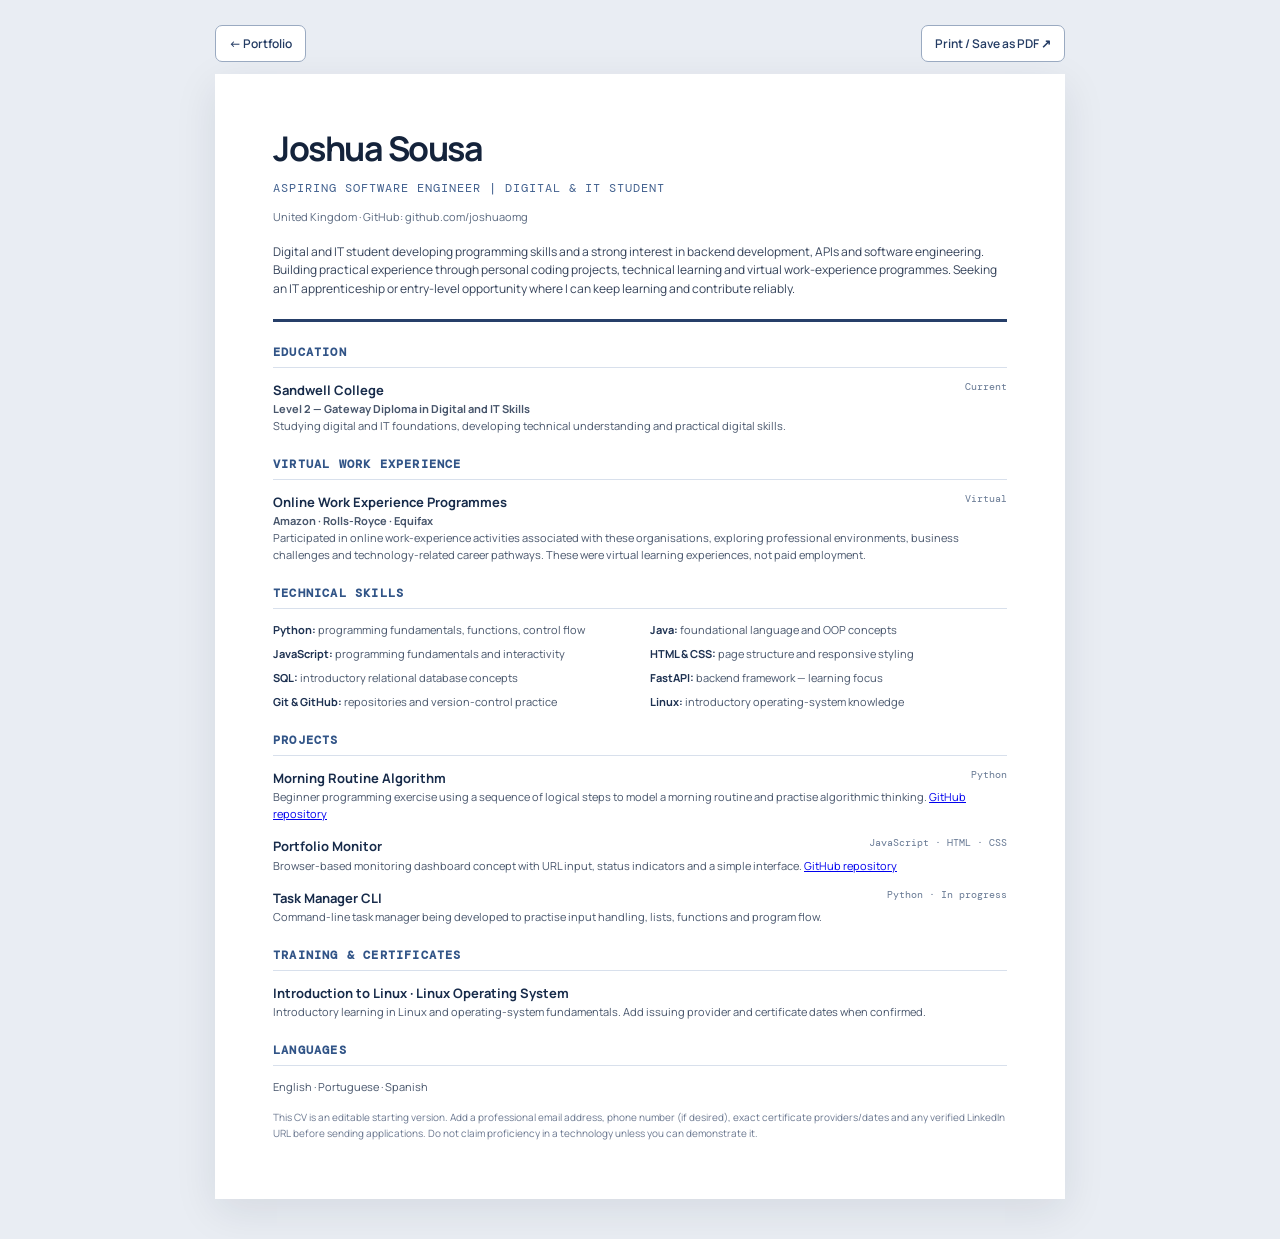
==== cv.html @ 7dbe0f9f "Add printable professional CV" ====
<!doctype html>
<html lang="en">
<head><meta charset="utf-8"><meta name="viewport" content="width=device-width,initial-scale=1"><title>Joshua Sousa | CV</title><link rel="preconnect" href="https://fonts.googleapis.com"><link href="https://fonts.googleapis.com/css2?family=DM+Mono&family=Manrope:wght@400;500;600;700;800&display=swap" rel="stylesheet"><style>
*{box-sizing:border-box}body{margin:0;background:#e9edf3;color:#172238;font:13px/1.55 'Manrope',sans-serif}.toolbar{max-width:850px;margin:25px auto 12px;display:flex;justify-content:space-between;align-items:center}.toolbar a,.toolbar button{color:#233b63;text-decoration:none;border:1px solid #9aaac1;background:white;border-radius:7px;padding:9px 13px;font:600 12px 'Manrope';cursor:pointer}.page{max-width:850px;margin:0 auto 40px;background:white;padding:48px 58px;box-shadow:0 12px 40px #17223818}.header{border-bottom:3px solid #263f69;padding-bottom:20px}.header h1{font-size:34px;letter-spacing:-1.5px;margin:0;color:#14233b}.headline{font:12px 'DM Mono',monospace;color:#42618f;letter-spacing:1px;margin:5px 0 12px}.contact{color:#58677e;font-size:11px}.summary{font-size:12px;color:#35435a;margin:18px 0 0}.section{margin-top:22px}.section h2{font:700 12px 'DM Mono',monospace;letter-spacing:1.2px;color:#315487;border-bottom:1px solid #d8e0ec;padding-bottom:7px;margin:0 0 12px}.entry{margin-bottom:14px}.entry-head{display:flex;justify-content:space-between;gap:15px}.entry h3{font-size:13px;margin:0;color:#172b4a}.date{font:10px 'DM Mono',monospace;color:#667893;white-space:nowrap}.sub{font-size:11px;color:#536783;font-weight:700;margin:2px 0 4px}.entry p{margin:0;color:#47556b;font-size:11px}.list{margin:5px 0 0;padding-left:17px;color:#47556b;font-size:11px}.skills{display:grid;grid-template-columns:1fr 1fr;gap:7px 20px}.skill{font-size:11px;color:#47556b}.skill b{color:#1d3151}.note{font-size:10px;color:#6b7890;margin-top:15px}.back{color:#42618f;text-decoration:none;font-size:11px}@media print{body{background:white}.toolbar{display:none}.page{box-shadow:none;margin:0;max-width:none;padding:24px 34px}.section{break-inside:avoid}.header h1{font-size:30px}}@media(max-width:600px){.page{padding:28px 22px}.toolbar{padding:0 14px}.entry-head{display:block}.skills{grid-template-columns:1fr}}
</style></head><body>
<div class="toolbar"><a href="index.html">← Portfolio</a><button onclick="window.print()">Print / Save as PDF ↗</button></div>
<main class="page">
<header class="header"><h1>Joshua Sousa</h1><p class="headline">ASPIRING SOFTWARE ENGINEER | DIGITAL & IT STUDENT</p><div class="contact">United Kingdom · GitHub: github.com/joshuaomg</div><p class="summary">Digital and IT student developing programming skills and a strong interest in backend development, APIs and software engineering. Building practical experience through personal coding projects, technical learning and virtual work-experience programmes. Seeking an IT apprenticeship or entry-level opportunity where I can keep learning and contribute reliably.</p></header>
<section class="section"><h2>EDUCATION</h2><div class="entry"><div class="entry-head"><h3>Sandwell College</h3><span class="date">Current</span></div><p class="sub">Level 2 — Gateway Diploma in Digital and IT Skills</p><p>Studying digital and IT foundations, developing technical understanding and practical digital skills.</p></div></section>
<section class="section"><h2>VIRTUAL WORK EXPERIENCE</h2><div class="entry"><div class="entry-head"><h3>Online Work Experience Programmes</h3><span class="date">Virtual</span></div><p class="sub">Amazon · Rolls-Royce · Equifax</p><p>Participated in online work-experience activities associated with these organisations, exploring professional environments, business challenges and technology-related career pathways. These were virtual learning experiences, not paid employment.</p></div></section>
<section class="section"><h2>TECHNICAL SKILLS</h2><div class="skills">
<div class="skill"><b>Python:</b> programming fundamentals, functions, control flow</div><div class="skill"><b>Java:</b> foundational language and OOP concepts</div>
<div class="skill"><b>JavaScript:</b> programming fundamentals and interactivity</div><div class="skill"><b>HTML & CSS:</b> page structure and responsive styling</div>
<div class="skill"><b>SQL:</b> introductory relational database concepts</div><div class="skill"><b>FastAPI:</b> backend framework — learning focus</div>
<div class="skill"><b>Git & GitHub:</b> repositories and version-control practice</div><div class="skill"><b>Linux:</b> introductory operating-system knowledge</div></div></section>
<section class="section"><h2>PROJECTS</h2>
<div class="entry"><div class="entry-head"><h3>Morning Routine Algorithm</h3><span class="date">Python</span></div><p>Beginner programming exercise using a sequence of logical steps to model a morning routine and practise algorithmic thinking. <a href="https://github.com/joshuaomg/Morning-Routine-Algorithm-Python">GitHub repository</a></p></div>
<div class="entry"><div class="entry-head"><h3>Portfolio Monitor</h3><span class="date">JavaScript · HTML · CSS</span></div><p>Browser-based monitoring dashboard concept with URL input, status indicators and a simple interface. <a href="https://github.com/joshuaomg/-port-monitor">GitHub repository</a></p></div>
<div class="entry"><div class="entry-head"><h3>Task Manager CLI</h3><span class="date">Python · In progress</span></div><p>Command-line task manager being developed to practise input handling, lists, functions and program flow.</p></div></section>
<section class="section"><h2>TRAINING & CERTIFICATES</h2><div class="entry"><h3>Introduction to Linux · Linux Operating System</h3><p>Introductory learning in Linux and operating-system fundamentals. Add issuing provider and certificate dates when confirmed.</p></div></section>
<section class="section"><h2>LANGUAGES</h2><p class="skill">English · Portuguese · Spanish</p></section>
<p class="note">This CV is an editable starting version. Add a professional email address, phone number (if desired), exact certificate providers/dates and any verified LinkedIn URL before sending applications. Do not claim proficiency in a technology unless you can demonstrate it.</p>
</main></body></html>
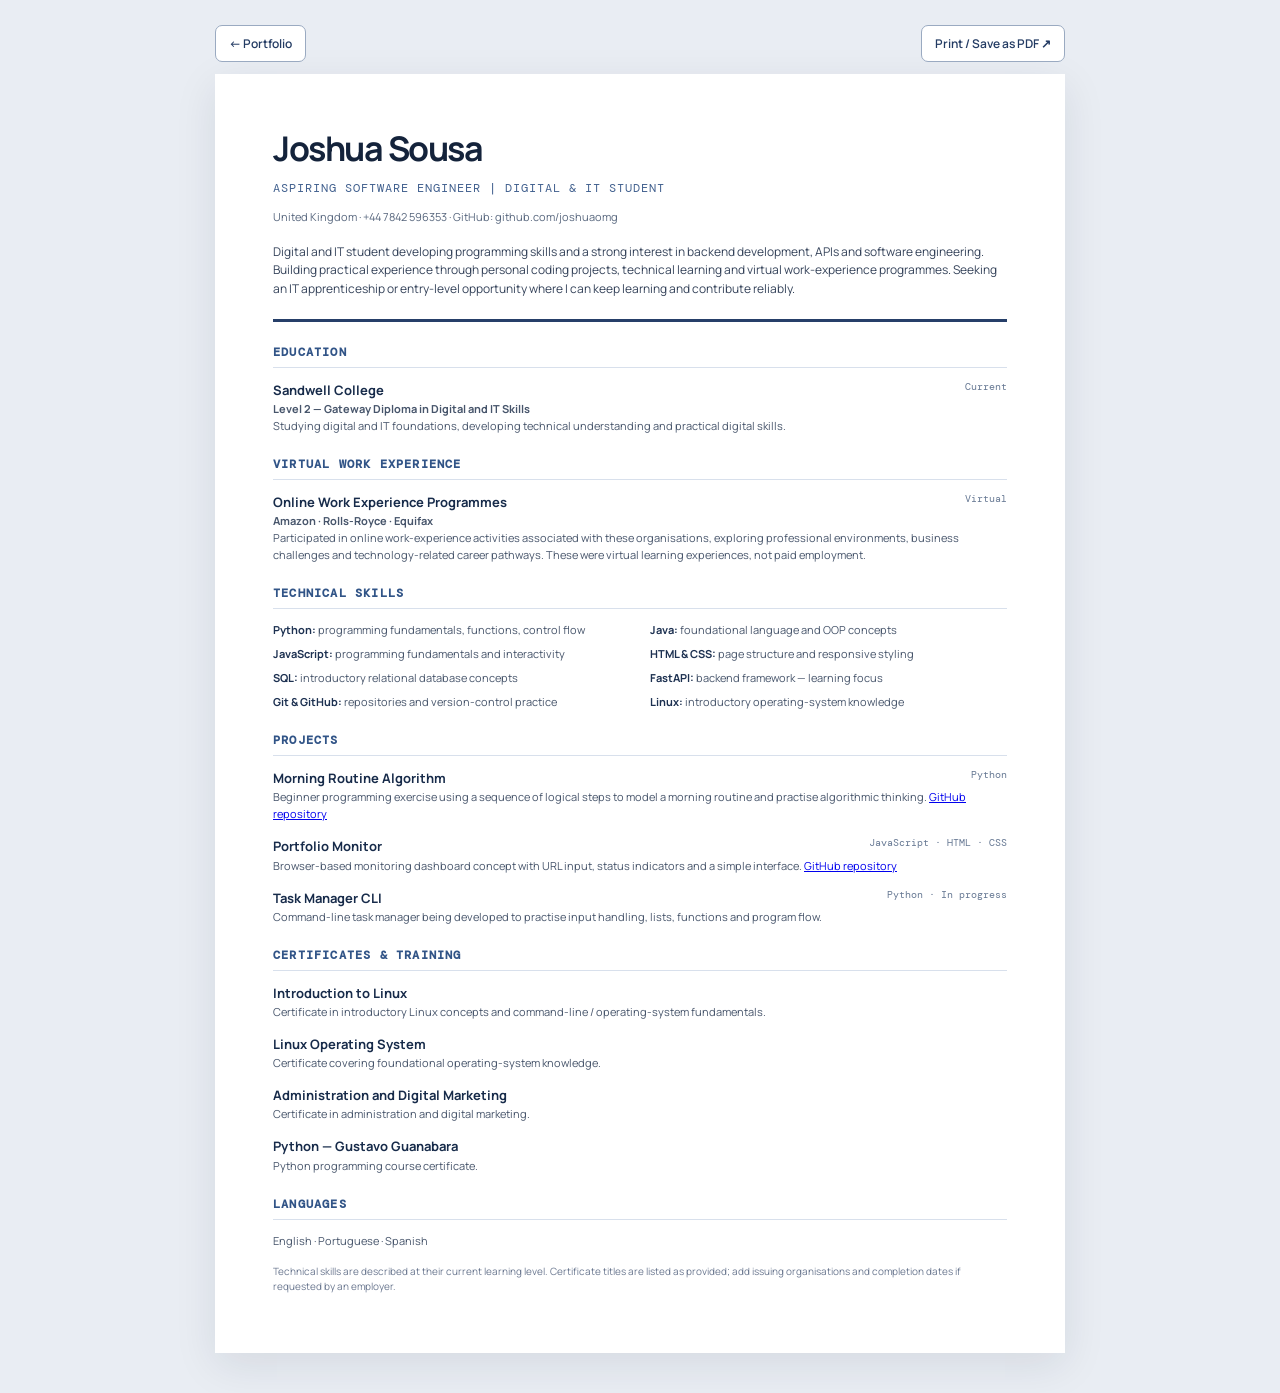
==== commit c643873d: "Update CV with confirmed contact details and certificates" ====
--- a/cv.html
+++ b/cv.html
@@ -5,7 +5,7 @@
 </style></head><body>
 <div class="toolbar"><a href="index.html">← Portfolio</a><button onclick="window.print()">Print / Save as PDF ↗</button></div>
 <main class="page">
-<header class="header"><h1>Joshua Sousa</h1><p class="headline">ASPIRING SOFTWARE ENGINEER | DIGITAL & IT STUDENT</p><div class="contact">United Kingdom · GitHub: github.com/joshuaomg</div><p class="summary">Digital and IT student developing programming skills and a strong interest in backend development, APIs and software engineering. Building practical experience through personal coding projects, technical learning and virtual work-experience programmes. Seeking an IT apprenticeship or entry-level opportunity where I can keep learning and contribute reliably.</p></header>
+<header class="header"><h1>Joshua Sousa</h1><p class="headline">ASPIRING SOFTWARE ENGINEER | DIGITAL & IT STUDENT</p><div class="contact">United Kingdom · +44 7842 596353 · GitHub: github.com/joshuaomg</div><p class="summary">Digital and IT student developing programming skills and a strong interest in backend development, APIs and software engineering. Building practical experience through personal coding projects, technical learning and virtual work-experience programmes. Seeking an IT apprenticeship or entry-level opportunity where I can keep learning and contribute reliably.</p></header>
 <section class="section"><h2>EDUCATION</h2><div class="entry"><div class="entry-head"><h3>Sandwell College</h3><span class="date">Current</span></div><p class="sub">Level 2 — Gateway Diploma in Digital and IT Skills</p><p>Studying digital and IT foundations, developing technical understanding and practical digital skills.</p></div></section>
 <section class="section"><h2>VIRTUAL WORK EXPERIENCE</h2><div class="entry"><div class="entry-head"><h3>Online Work Experience Programmes</h3><span class="date">Virtual</span></div><p class="sub">Amazon · Rolls-Royce · Equifax</p><p>Participated in online work-experience activities associated with these organisations, exploring professional environments, business challenges and technology-related career pathways. These were virtual learning experiences, not paid employment.</p></div></section>
 <section class="section"><h2>TECHNICAL SKILLS</h2><div class="skills">
@@ -17,7 +17,7 @@
 <div class="entry"><div class="entry-head"><h3>Morning Routine Algorithm</h3><span class="date">Python</span></div><p>Beginner programming exercise using a sequence of logical steps to model a morning routine and practise algorithmic thinking. <a href="https://github.com/joshuaomg/Morning-Routine-Algorithm-Python">GitHub repository</a></p></div>
 <div class="entry"><div class="entry-head"><h3>Portfolio Monitor</h3><span class="date">JavaScript · HTML · CSS</span></div><p>Browser-based monitoring dashboard concept with URL input, status indicators and a simple interface. <a href="https://github.com/joshuaomg/-port-monitor">GitHub repository</a></p></div>
 <div class="entry"><div class="entry-head"><h3>Task Manager CLI</h3><span class="date">Python · In progress</span></div><p>Command-line task manager being developed to practise input handling, lists, functions and program flow.</p></div></section>
-<section class="section"><h2>TRAINING & CERTIFICATES</h2><div class="entry"><h3>Introduction to Linux · Linux Operating System</h3><p>Introductory learning in Linux and operating-system fundamentals. Add issuing provider and certificate dates when confirmed.</p></div></section>
+<section class="section"><h2>CERTIFICATES & TRAINING</h2><div class="entry"><h3>Introduction to Linux</h3><p>Certificate in introductory Linux concepts and command-line / operating-system fundamentals.</p></div><div class="entry"><h3>Linux Operating System</h3><p>Certificate covering foundational operating-system knowledge.</p></div><div class="entry"><h3>Administration and Digital Marketing</h3><p>Certificate in administration and digital marketing.</p></div><div class="entry"><h3>Python — Gustavo Guanabara</h3><p>Python programming course certificate.</p></div></section>
 <section class="section"><h2>LANGUAGES</h2><p class="skill">English · Portuguese · Spanish</p></section>
-<p class="note">This CV is an editable starting version. Add a professional email address, phone number (if desired), exact certificate providers/dates and any verified LinkedIn URL before sending applications. Do not claim proficiency in a technology unless you can demonstrate it.</p>
+<p class="note">Technical skills are described at their current learning level. Certificate titles are listed as provided; add issuing organisations and completion dates if requested by an employer.</p>
 </main></body></html>
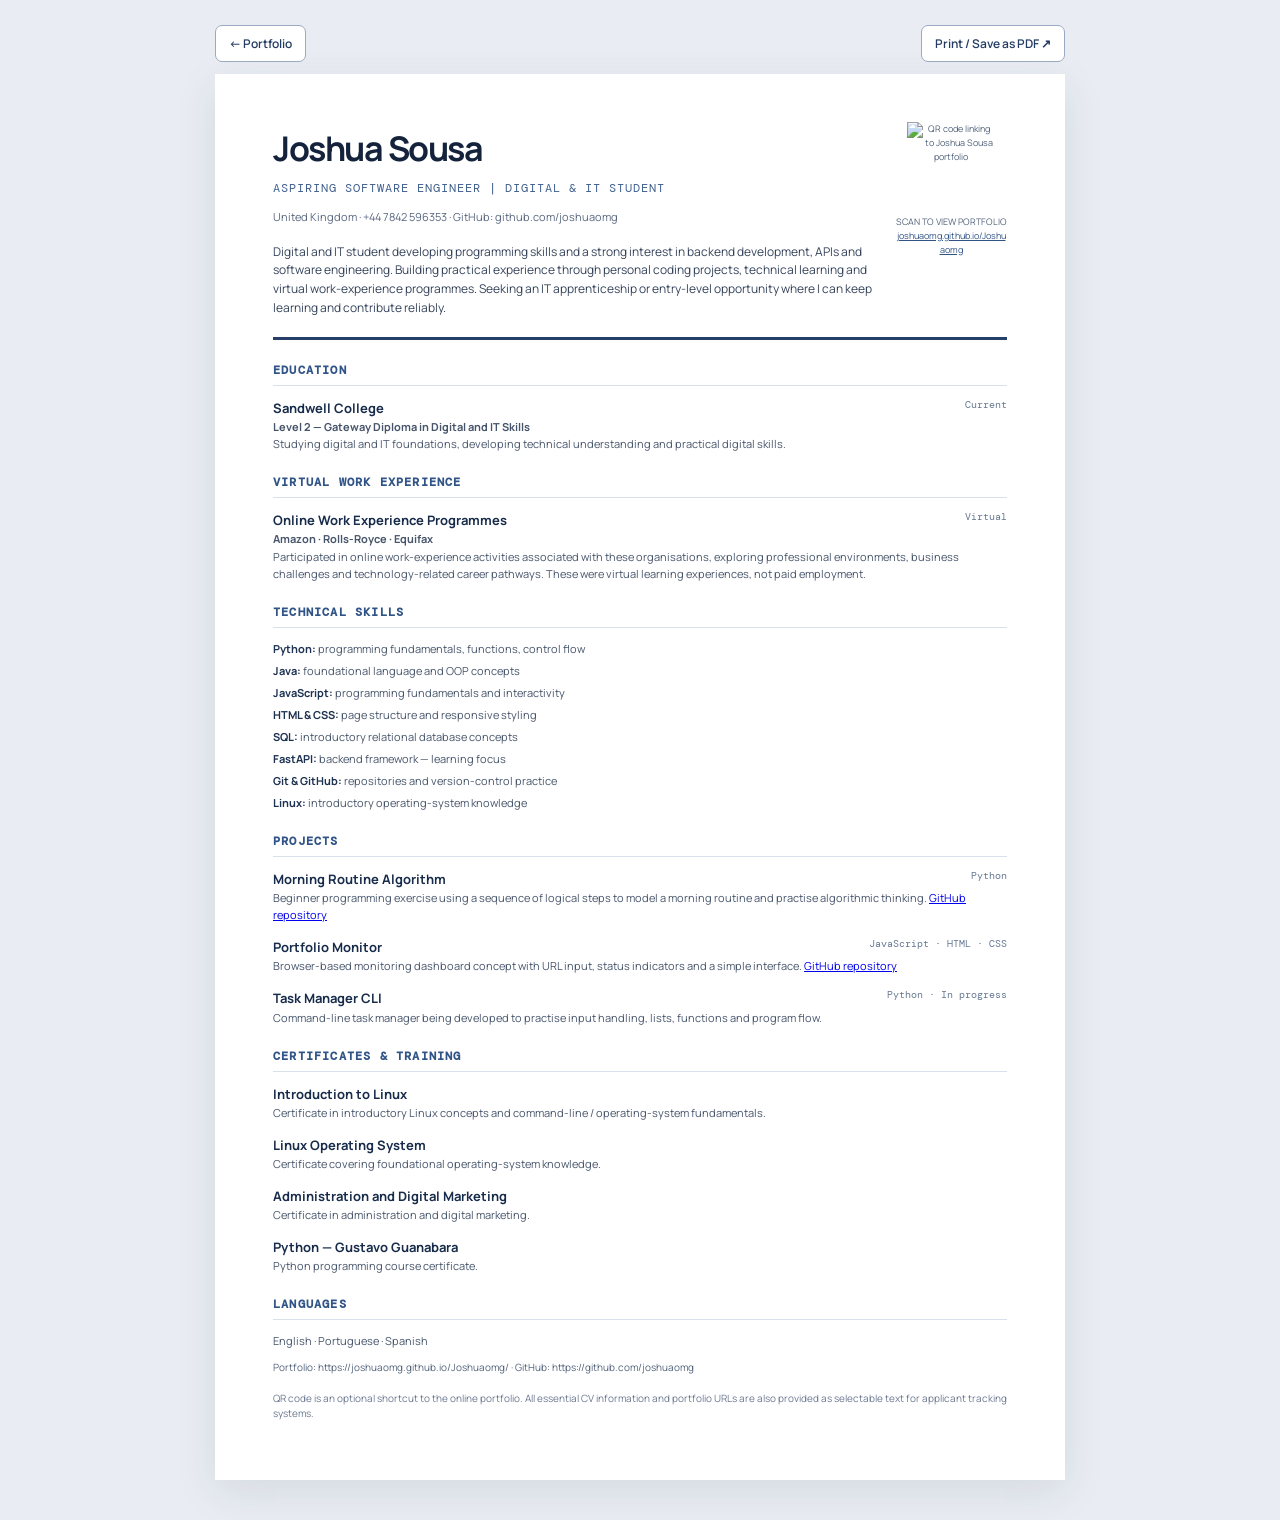
==== commit 3d71f8d0: "Add portfolio QR code and improve ATS-friendly CV layout" ====
--- a/cv.html
+++ b/cv.html
@@ -1,11 +1,11 @@
 <!doctype html>
 <html lang="en">
 <head><meta charset="utf-8"><meta name="viewport" content="width=device-width,initial-scale=1"><title>Joshua Sousa | CV</title><link rel="preconnect" href="https://fonts.googleapis.com"><link href="https://fonts.googleapis.com/css2?family=DM+Mono&family=Manrope:wght@400;500;600;700;800&display=swap" rel="stylesheet"><style>
-*{box-sizing:border-box}body{margin:0;background:#e9edf3;color:#172238;font:13px/1.55 'Manrope',sans-serif}.toolbar{max-width:850px;margin:25px auto 12px;display:flex;justify-content:space-between;align-items:center}.toolbar a,.toolbar button{color:#233b63;text-decoration:none;border:1px solid #9aaac1;background:white;border-radius:7px;padding:9px 13px;font:600 12px 'Manrope';cursor:pointer}.page{max-width:850px;margin:0 auto 40px;background:white;padding:48px 58px;box-shadow:0 12px 40px #17223818}.header{border-bottom:3px solid #263f69;padding-bottom:20px}.header h1{font-size:34px;letter-spacing:-1.5px;margin:0;color:#14233b}.headline{font:12px 'DM Mono',monospace;color:#42618f;letter-spacing:1px;margin:5px 0 12px}.contact{color:#58677e;font-size:11px}.summary{font-size:12px;color:#35435a;margin:18px 0 0}.section{margin-top:22px}.section h2{font:700 12px 'DM Mono',monospace;letter-spacing:1.2px;color:#315487;border-bottom:1px solid #d8e0ec;padding-bottom:7px;margin:0 0 12px}.entry{margin-bottom:14px}.entry-head{display:flex;justify-content:space-between;gap:15px}.entry h3{font-size:13px;margin:0;color:#172b4a}.date{font:10px 'DM Mono',monospace;color:#667893;white-space:nowrap}.sub{font-size:11px;color:#536783;font-weight:700;margin:2px 0 4px}.entry p{margin:0;color:#47556b;font-size:11px}.list{margin:5px 0 0;padding-left:17px;color:#47556b;font-size:11px}.skills{display:grid;grid-template-columns:1fr 1fr;gap:7px 20px}.skill{font-size:11px;color:#47556b}.skill b{color:#1d3151}.note{font-size:10px;color:#6b7890;margin-top:15px}.back{color:#42618f;text-decoration:none;font-size:11px}@media print{body{background:white}.toolbar{display:none}.page{box-shadow:none;margin:0;max-width:none;padding:24px 34px}.section{break-inside:avoid}.header h1{font-size:30px}}@media(max-width:600px){.page{padding:28px 22px}.toolbar{padding:0 14px}.entry-head{display:block}.skills{grid-template-columns:1fr}}
+*{box-sizing:border-box}body{margin:0;background:#e9edf3;color:#172238;font:13px/1.55 'Manrope',sans-serif}.toolbar{max-width:850px;margin:25px auto 12px;display:flex;justify-content:space-between;align-items:center}.toolbar a,.toolbar button{color:#233b63;text-decoration:none;border:1px solid #9aaac1;background:white;border-radius:7px;padding:9px 13px;font:600 12px 'Manrope';cursor:pointer}.page{max-width:850px;margin:0 auto 40px;background:white;padding:48px 58px;box-shadow:0 12px 40px #17223818}.header{border-bottom:3px solid #263f69;padding-bottom:20px}.header h1{font-size:34px;letter-spacing:-1.5px;margin:0;color:#14233b}.headline{font:12px 'DM Mono',monospace;color:#42618f;letter-spacing:1px;margin:5px 0 12px}.contact{color:#58677e;font-size:11px}.summary{font-size:12px;color:#35435a;margin:18px 0 0}.section{margin-top:22px}.section h2{font:700 12px 'DM Mono',monospace;letter-spacing:1.2px;color:#315487;border-bottom:1px solid #d8e0ec;padding-bottom:7px;margin:0 0 12px}.entry{margin-bottom:14px}.entry-head{display:flex;justify-content:space-between;gap:15px}.entry h3{font-size:13px;margin:0;color:#172b4a}.date{font:10px 'DM Mono',monospace;color:#667893;white-space:nowrap}.sub{font-size:11px;color:#536783;font-weight:700;margin:2px 0 4px}.entry p{margin:0;color:#47556b;font-size:11px}.list{margin:5px 0 0;padding-left:17px;color:#47556b;font-size:11px}.skills{display:grid;grid-template-columns:1fr;gap:5px}.skill{font-size:11px;color:#47556b}.skill b{color:#1d3151}.note{font-size:10px;color:#6b7890;margin-top:15px}.header-row{display:flex;align-items:flex-start;justify-content:space-between;gap:18px}.header-main{flex:1;min-width:0}.qr-block{width:112px;flex:0 0 112px;text-align:center;color:#52637c;font-size:9px}.qr-block img{width:88px;height:88px;display:block;margin:0 auto 5px}.qr-block a{color:#315487;overflow-wrap:anywhere}.ats-note{font-size:10px;color:#52637c;margin-top:7px}.back{color:#42618f;text-decoration:none;font-size:11px}@media print{body{background:white}.toolbar{display:none}.page{box-shadow:none;margin:0;max-width:none;padding:24px 34px}.section{break-inside:avoid}.header h1{font-size:30px}.qr-block img{width:78px;height:78px}}@media(max-width:600px){.page{padding:28px 22px}.toolbar{padding:0 14px}.entry-head{display:block}.header-row{display:block}.qr-block{width:auto;text-align:left;margin-top:14px}.qr-block img{margin:0 0 5px}.skills{grid-template-columns:1fr}}
 </style></head><body>
 <div class="toolbar"><a href="index.html">← Portfolio</a><button onclick="window.print()">Print / Save as PDF ↗</button></div>
 <main class="page">
-<header class="header"><h1>Joshua Sousa</h1><p class="headline">ASPIRING SOFTWARE ENGINEER | DIGITAL & IT STUDENT</p><div class="contact">United Kingdom · +44 7842 596353 · GitHub: github.com/joshuaomg</div><p class="summary">Digital and IT student developing programming skills and a strong interest in backend development, APIs and software engineering. Building practical experience through personal coding projects, technical learning and virtual work-experience programmes. Seeking an IT apprenticeship or entry-level opportunity where I can keep learning and contribute reliably.</p></header>
+<header class="header"><div class="header-row"><div class="header-main"><h1>Joshua Sousa</h1><p class="headline">ASPIRING SOFTWARE ENGINEER | DIGITAL & IT STUDENT</p><div class="contact">United Kingdom · +44 7842 596353 · GitHub: github.com/joshuaomg</div><p class="summary">Digital and IT student developing programming skills and a strong interest in backend development, APIs and software engineering. Building practical experience through personal coding projects, technical learning and virtual work-experience programmes. Seeking an IT apprenticeship or entry-level opportunity where I can keep learning and contribute reliably.</p></div><div class="qr-block"><img src="https://api.qrserver.com/v1/create-qr-code/?size=180x180&amp;data=https%3A%2F%2Fjoshuaomg.github.io%2FJoshuaomg%2F" alt="QR code linking to Joshua Sousa portfolio"><span>SCAN TO VIEW PORTFOLIO</span><br><a href="https://joshuaomg.github.io/Joshuaomg/">joshuaomg.github.io/Joshuaomg</a></div></div></header>
 <section class="section"><h2>EDUCATION</h2><div class="entry"><div class="entry-head"><h3>Sandwell College</h3><span class="date">Current</span></div><p class="sub">Level 2 — Gateway Diploma in Digital and IT Skills</p><p>Studying digital and IT foundations, developing technical understanding and practical digital skills.</p></div></section>
 <section class="section"><h2>VIRTUAL WORK EXPERIENCE</h2><div class="entry"><div class="entry-head"><h3>Online Work Experience Programmes</h3><span class="date">Virtual</span></div><p class="sub">Amazon · Rolls-Royce · Equifax</p><p>Participated in online work-experience activities associated with these organisations, exploring professional environments, business challenges and technology-related career pathways. These were virtual learning experiences, not paid employment.</p></div></section>
 <section class="section"><h2>TECHNICAL SKILLS</h2><div class="skills">
@@ -19,5 +19,5 @@
 <div class="entry"><div class="entry-head"><h3>Task Manager CLI</h3><span class="date">Python · In progress</span></div><p>Command-line task manager being developed to practise input handling, lists, functions and program flow.</p></div></section>
 <section class="section"><h2>CERTIFICATES & TRAINING</h2><div class="entry"><h3>Introduction to Linux</h3><p>Certificate in introductory Linux concepts and command-line / operating-system fundamentals.</p></div><div class="entry"><h3>Linux Operating System</h3><p>Certificate covering foundational operating-system knowledge.</p></div><div class="entry"><h3>Administration and Digital Marketing</h3><p>Certificate in administration and digital marketing.</p></div><div class="entry"><h3>Python — Gustavo Guanabara</h3><p>Python programming course certificate.</p></div></section>
 <section class="section"><h2>LANGUAGES</h2><p class="skill">English · Portuguese · Spanish</p></section>
-<p class="note">Technical skills are described at their current learning level. Certificate titles are listed as provided; add issuing organisations and completion dates if requested by an employer.</p>
+<p class="ats-note">Portfolio: https://joshuaomg.github.io/Joshuaomg/ · GitHub: https://github.com/joshuaomg</p><p class="note">QR code is an optional shortcut to the online portfolio. All essential CV information and portfolio URLs are also provided as selectable text for applicant tracking systems.</p>
 </main></body></html>
